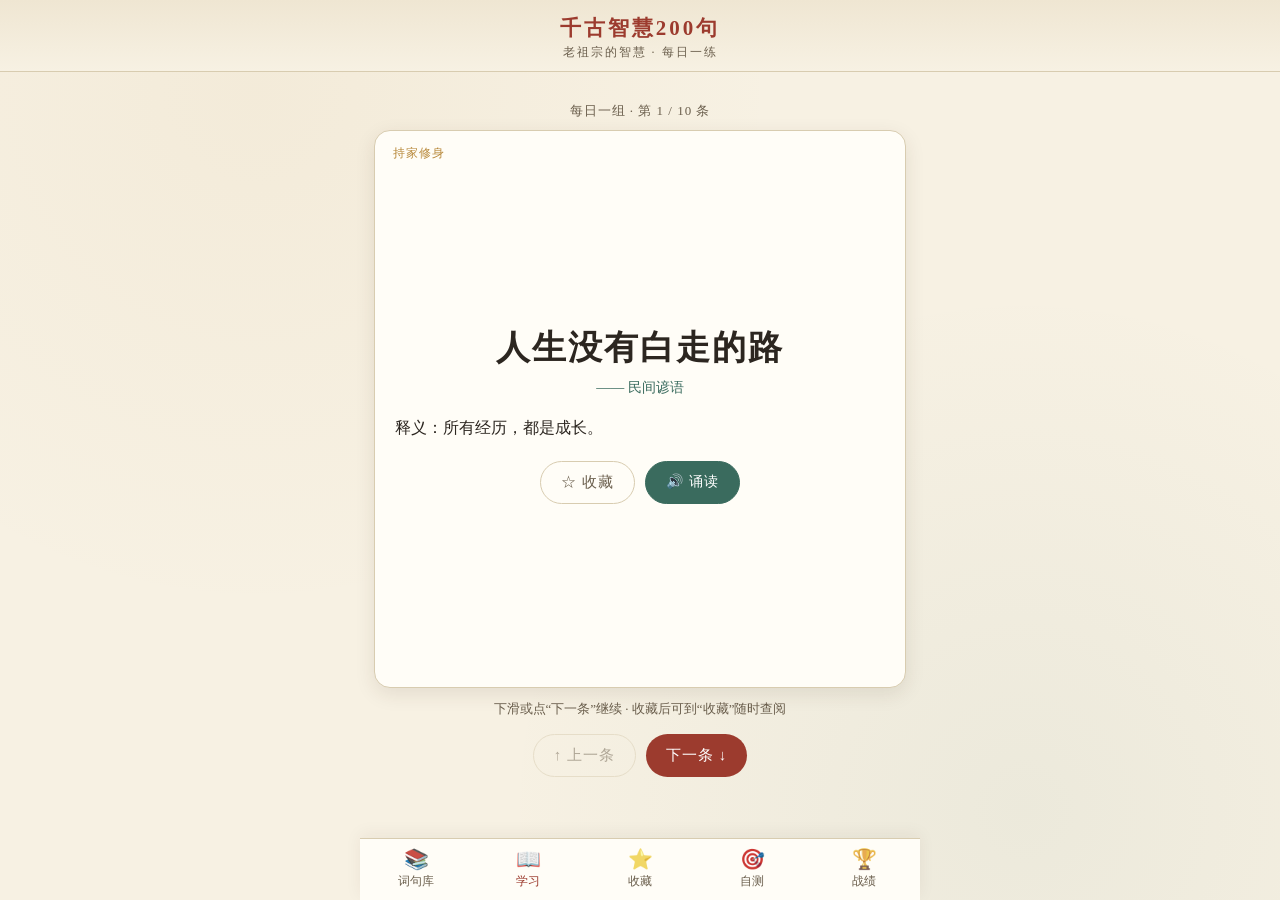
==== index.html @ 019bf505 "fix: PWA 提到仓库根目录(index.html 在 root)，适配 Pages main/(root)" ====
<!DOCTYPE html>
<html lang="zh-CN">
<head>
<meta charset="UTF-8" />
<meta name="viewport" content="width=device-width, initial-scale=1.0, maximum-scale=1.0, user-scalable=no" />
<meta name="theme-color" content="#7a5230" />
<meta name="apple-mobile-web-app-capable" content="yes" />
<meta name="apple-mobile-web-app-status-bar-style" content="black-translucent" />
<meta name="apple-mobile-web-app-title" content="千古智慧200句" />
<title>千古智慧200句，道尽老祖宗的智慧</title>
<link rel="manifest" href="manifest.webmanifest" />
<link rel="apple-touch-icon" href="icons/icon-192.png" />
<link rel="stylesheet" href="styles.css" />
</head>
<body>
  <header class="app-header">
    <div class="brand">千古智慧200句</div>
    <div class="sub">老祖宗的智慧 · 每日一练</div>
  </header>

  <main id="view" class="view"><!-- 动态渲染 --></main>

  <nav class="tabbar">
    <button class="tab" data-tab="lib"><span class="ic">📚</span><span>词句库</span></button>
    <button class="tab active" data-tab="study"><span class="ic">📖</span><span>学习</span></button>
    <button class="tab" data-tab="fav"><span class="ic">⭐</span><span>收藏</span></button>
    <button class="tab" data-tab="quiz"><span class="ic">🎯</span><span>自测</span></button>
    <button class="tab" data-tab="me"><span class="ic">🏆</span><span>战绩</span></button>
  </nav>

  <!-- 自测通过奖励弹层 -->
  <div class="reward-overlay" id="rewardOverlay">
    <div class="reward-card">
      <div class="reward-emoji" id="rewardEmoji">🍦</div>
      <div class="reward-title">真厉害！</div>
      <div class="reward-score" id="rewardScore"></div>
      <div class="reward-sub">奖励自己：<span id="rewardName">冰淇淋</span></div>
      <div class="reward-actions">
        <button class="btn btn-primary" id="rewardBtn">继续挑战 →</button>
      </div>
    </div>
  </div>

  <!-- 数据先加载，再加载逻辑；file:// 协议下不能加 crossorigin，否则同目录脚本会被 CORS 拒绝。?v=N 每次发布+1，绕过 GitHub Pages 的 10 分钟 max-age=600 HTTP 缓存。 -->
  <script src="data.js?v=1"></script>
  <script src="app.js?v=1"></script>
  <script>
    if ("serviceWorker" in navigator) {
      window.addEventListener("load", function () {
        navigator.serviceWorker.register("sw.js").then(function (reg) {
          // 新 SW 接管后自动刷新一次，确保用户立刻拿到最新代码
          if (reg.waiting) { reg.waiting.postMessage("skipWaiting"); }
          reg.addEventListener("updatefound", function () {
            var nw = reg.installing;
            if (nw) nw.addEventListener("statechange", function () {
              if (nw.state === "installed" && navigator.serviceWorker.controller) {
                nw.postMessage("skipWaiting");
              }
            });
          });
        }).catch(function (e) { console.warn("SW 注册失败:", e); });
        // SW 控制权变化时自动刷新
        navigator.serviceWorker.addEventListener("controllerchange", function () {
          window.location.reload();
        });
      });
    }
  </script>
</body>
</html>
---- styles.css ----
:root{
  --paper:#f7f1e3;
  --paper2:#efe6d2;
  --ink:#2c2620;
  --ink-soft:#6b5f4d;
  --accent:#9c3b2e;      /* 朱砂红 */
  --accent2:#3a6b5e;     /* 竹青 */
  --gold:#b8893b;
  --line:#d8ccb0;
  --card:#fffdf7;
  --shadow:0 6px 20px rgba(60,40,20,.10);
}
*{box-sizing:border-box;-webkit-tap-highlight-color:transparent}
html,body{margin:0;padding:0;height:100%}
body{
  font-family:"Noto Serif SC","Source Han Serif SC","Songti SC",serif;
  background:var(--paper);
  color:var(--ink);
  display:flex;flex-direction:column;
  min-height:100vh;
  background-image:radial-gradient(circle at 20% 10%,rgba(184,137,59,.06),transparent 40%),
                   radial-gradient(circle at 80% 90%,rgba(58,107,94,.06),transparent 40%);
}
.app-header{
  text-align:center;padding:14px 12px 10px;
  background:linear-gradient(180deg,var(--paper2),var(--paper));
  border-bottom:1px solid var(--line);
}
.app-header .brand{font-size:21px;font-weight:700;letter-spacing:3px;color:var(--accent)}
.app-header .sub{font-size:12px;color:var(--ink-soft);margin-top:2px;letter-spacing:2px}

.view{flex:1;padding:16px 14px 90px;max-width:560px;width:100%;margin:0 auto}

/* 卡片（学习） */
.card{
  background:var(--card);border:1px solid var(--line);border-radius:16px;
  box-shadow:var(--shadow);padding:26px 20px;margin-top:10px;
  min-height:62vh;display:flex;flex-direction:column;justify-content:center;
  position:relative;
}
.card .cat{position:absolute;top:14px;left:18px;font-size:12px;color:var(--gold);letter-spacing:1px}
.card .term{font-size:34px;line-height:1.5;text-align:center;font-weight:700;margin:8px 0 6px;letter-spacing:2px}
.card .pinyin{text-align:center;color:var(--ink-soft);font-size:15px;margin-bottom:14px}
.card .source{text-align:center;color:var(--accent2);font-size:14px;margin-bottom:16px}
.card .meaning{font-size:15.5px;line-height:1.9;color:var(--ink);text-align:justify}
.card-actions{display:flex;gap:10px;margin-top:18px;justify-content:center}
.btn{
  border:none;border-radius:24px;padding:11px 20px;font-size:15px;cursor:pointer;
  font-family:inherit;transition:.15s;letter-spacing:1px;
}
.btn-primary{background:var(--accent);color:#fff}
.btn-primary:active{transform:scale(.97)}
.btn-ghost{background:transparent;border:1px solid var(--line);color:var(--ink-soft)}
.btn-fav{background:var(--gold);color:#fff}
.btn:disabled{opacity:.5;cursor:default}

.progress{text-align:center;color:var(--ink-soft);font-size:13px;margin:14px 0 4px;letter-spacing:1px}
.hint{text-align:center;color:var(--ink-soft);font-size:13px;margin-top:10px;line-height:1.7}

/* 考核 */
.quiz-meta{display:flex;justify-content:space-around;text-align:center;margin:6px 0 12px}
.quiz-meta .k{font-size:12px;color:var(--ink-soft)}
.quiz-meta .v{font-size:20px;font-weight:700;color:var(--accent)}
.qterm{font-size:26px;text-align:center;letter-spacing:4px;margin:18px 0;line-height:1.8;display:flex;flex-wrap:wrap;justify-content:center;gap:2px}
.qterm .punct{color:var(--ink-soft)}
.qterm input.fill{
  width:34px;height:40px;text-align:center;font-size:24px;font-family:inherit;
  border:2px solid var(--accent);border-radius:8px;background:#fff;color:var(--accent);
  margin:0 1px;padding:0;outline:none;
}
.qterm input.fill.ok{border-color:var(--accent2);color:var(--accent2)}
.qterm input.fill.bad{border-color:var(--accent);background:rgba(156,59,46,.10);color:var(--accent)}
.qterm input.fill:disabled{opacity:.85}
.qfeedback{text-align:center;font-size:15px;min-height:22px;margin:8px 0}
.qfeedback.ok{color:var(--accent2)}
.qfeedback.bad{color:var(--accent)}
.qnav{display:flex;gap:8px;justify-content:center;margin-top:12px}
.qnav .btn{padding:10px 14px;font-size:14px}

/* 词句库（第一栏） */
.lib-cover{margin:10px 0 14px;text-align:center}
.lib-cover img{width:100%;max-width:100%;border-radius:14px;box-shadow:0 6px 18px rgba(60,40,20,.14)}
.lib-vol{margin:20px 0 8px;text-align:center}
.lib-vol img{width:100%;max-width:100%;border-radius:12px;box-shadow:0 4px 14px rgba(60,40,20,.12)}
.lib-search{margin:10px 0 6px}
.lib-search input{width:100%;box-sizing:border-box;padding:10px 12px;border:1px solid var(--line);border-radius:10px;font-family:inherit;font-size:14px;background:var(--card);color:var(--ink)}
.lib-cats{display:flex;flex-wrap:wrap;gap:6px;margin-bottom:10px}
.lib-cat{font-size:12.5px;padding:4px 10px;border:1px solid var(--line);border-radius:14px;color:var(--ink-soft);cursor:pointer;background:var(--card)}
.lib-cat.on{background:var(--accent);color:#fff;border-color:var(--accent)}
.lib-item{position:relative}
.lib-item .pinyin-sm{color:var(--ink-soft);font-size:13px;margin:-2px 0 4px;letter-spacing:.5px}
.lib-fav{position:absolute;top:12px;right:14px;font-size:18px;color:var(--gold);cursor:pointer}
.lib-pager{display:flex;align-items:center;justify-content:center;gap:14px;margin-top:12px}
.lib-pageinfo{font-size:13px;color:var(--ink-soft)}

/* 列表（收藏/我的） */
.list{display:flex;flex-direction:column;gap:10px}
.item{
  background:var(--card);border:1px solid var(--line);border-radius:12px;padding:14px 16px;
  box-shadow:var(--shadow);
}
.item .t{font-size:18px;font-weight:700;letter-spacing:1px}
.item .s{font-size:13px;color:var(--accent2);margin:3px 0}
.item .m{font-size:14px;color:var(--ink);line-height:1.7;margin-top:4px}
.item .del{float:right;color:var(--ink-soft);font-size:12px;cursor:pointer;border:1px solid var(--line);border-radius:10px;padding:2px 8px}
.empty{text-align:center;color:var(--ink-soft);margin-top:40px;line-height:1.9}

/* 设置 */
.set-row{display:flex;align-items:center;justify-content:space-between;background:var(--card);
  border:1px solid var(--line);border-radius:12px;padding:14px 16px;margin-bottom:10px}
.set-row .lab{font-size:15px}
.set-row .desc{font-size:12px;color:var(--ink-soft);margin-top:2px}
.switch{width:46px;height:26px;border-radius:14px;background:var(--line);position:relative;transition:.2s;flex:none}
.switch.on{background:var(--accent2)}
.switch::after{content:"";position:absolute;width:20px;height:20px;border-radius:50%;background:#fff;top:3px;left:3px;transition:.2s}
.switch.on::after{left:23px}
.stat-grid{display:grid;grid-template-columns:1fr 1fr;gap:10px;margin:6px 0 12px}
.stat{background:var(--card);border:1px solid var(--line);border-radius:12px;padding:14px;text-align:center}
.stat .v{font-size:22px;font-weight:700;color:var(--accent)}
.stat .k{font-size:12px;color:var(--ink-soft);margin-top:2px}
.login-ph{background:var(--paper2);border:1px dashed var(--line);border-radius:12px;padding:14px;margin-top:6px;text-align:center;color:var(--ink-soft);font-size:13px;line-height:1.8}
.login-ph b{color:var(--ink)}

/* tabbar */
.tabbar{
  position:fixed;bottom:0;left:0;right:0;display:flex;
  background:var(--card);border-top:1px solid var(--line);
  max-width:560px;margin:0 auto;box-shadow:0 -4px 16px rgba(60,40,20,.06);
}
.tab{flex:1;background:none;border:none;padding:8px 0 10px;cursor:pointer;font-family:inherit;
  display:flex;flex-direction:column;align-items:center;gap:2px;color:var(--ink-soft);font-size:12px}
.tab .ic{font-size:20px;filter:grayscale(.3)}
.tab.active{color:var(--accent)}
.tab.active .ic{filter:none}

/* 全书 PDF 按钮 + 浮层 */
.pdf-bar{display:flex;justify-content:center}
.btn-book{background:var(--paper2);border:1px solid var(--line);color:var(--accent);font-size:14px;letter-spacing:1px}
.btn-book:active{transform:scale(.97)}
.pdf-overlay{position:fixed;inset:0;background:rgba(20,15,10,.96);z-index:60;display:none;flex-direction:column}
.pdf-overlay.show{display:flex}
.pdf-head{display:flex;align-items:center;justify-content:space-between;color:#fff;padding:10px 12px;background:rgba(0,0,0,.4)}
.pdf-head span{font-size:14px;letter-spacing:1px}
.pdf-close,.pdf-link{background:transparent;border:1px solid rgba(255,255,255,.5);color:#fff;border-radius:18px;padding:5px 12px;font-size:13px;cursor:pointer;margin-left:8px;font-family:inherit}
.pdf-close:active,.pdf-link:active{background:rgba(255,255,255,.15)}
.pdf-viewer{flex:1;display:flex;flex-direction:column;min-height:0}
.pdf-pagebar{display:flex;align-items:center;justify-content:space-between;padding:6px 12px;color:#eee;background:rgba(0,0,0,.25)}
.pdf-nav{background:rgba(255,255,255,.12);border:1px solid rgba(255,255,255,.35);color:#fff;border-radius:18px;padding:5px 14px;font-size:13px;cursor:pointer;font-family:inherit}
.pdf-nav:active{background:rgba(255,255,255,.25)}
.pdf-pageinfo{font-size:13px}
.pdf-canvas-wrap{flex:1;overflow:auto;display:flex;justify-content:center;padding:8px;background:#525252}
.pdf-canvas-wrap canvas{box-shadow:0 4px 18px rgba(0,0,0,.4);max-width:100%}
.pdf-loading{position:absolute;top:50%;left:0;right:0;text-align:center;color:#eee;font-size:14px;transform:translateY(-50%)}

/* 诵读按钮 */
.btn-recite{background:var(--accent2);color:#fff;border:1px solid var(--accent2);font-size:14px;letter-spacing:1px}
.btn-recite:active{transform:scale(.97)}
.qrecite{display:flex;justify-content:center;margin:8px 0 2px}
.qrecite .btn-recite{padding:7px 18px;font-size:13px}

/* 自测结果页 + 错题回顾 */
.result-card{text-align:center;min-height:50vh;justify-content:flex-start;padding-top:30px}
.result-emoji{font-size:40px;margin-bottom:6px}
.result-score{font-size:26px;margin-bottom:8px}
.wrong-title{font-size:15px;font-weight:700;color:var(--accent);margin:18px 0 10px;letter-spacing:1px}
.wrong-list{max-height:38vh;overflow:auto;text-align:left;background:rgba(255,255,255,.55);border:1px solid var(--line);border-radius:12px;padding:10px 12px;margin:0 4px}
.wrong-item{padding:10px 0;border-bottom:1px dashed var(--line)}
.wrong-item:last-child{border-bottom:none}
.w-term{font-size:16px;font-weight:700;margin-bottom:6px;color:var(--ink)}
.w-line{display:flex;gap:8px;align-items:center;font-size:13px;margin-top:3px}
.w-label{color:var(--ink-soft);white-space:nowrap}
.w-ans{color:var(--accent2);font-weight:700}
.w-user{color:var(--accent);font-weight:700}

/* 自测通过奖励弹层 */
.reward-overlay{position:fixed;inset:0;background:rgba(20,15,10,.55);z-index:70;display:none;align-items:center;justify-content:center;padding:24px}
.reward-overlay.show{display:flex}
.reward-card{background:var(--card);border-radius:22px;box-shadow:0 16px 50px rgba(0,0,0,.3);padding:32px 28px;text-align:center;max-width:340px;width:100%;animation:pop .28s ease}
@keyframes pop{0%{transform:scale(.7);opacity:0}100%{transform:scale(1);opacity:1}}
.reward-emoji{font-size:72px;line-height:1;margin-bottom:6px}
.reward-title{font-size:26px;font-weight:700;color:var(--accent);letter-spacing:2px}
.reward-score{font-size:18px;color:var(--gold);font-weight:700;margin-top:6px}
.reward-sub{font-size:16px;color:var(--ink);margin-top:8px}
.reward-sub span{color:var(--gold);font-weight:700;font-size:18px}
.reward-actions{margin-top:22px}
.reward-actions .btn{padding:11px 30px;font-size:16px}
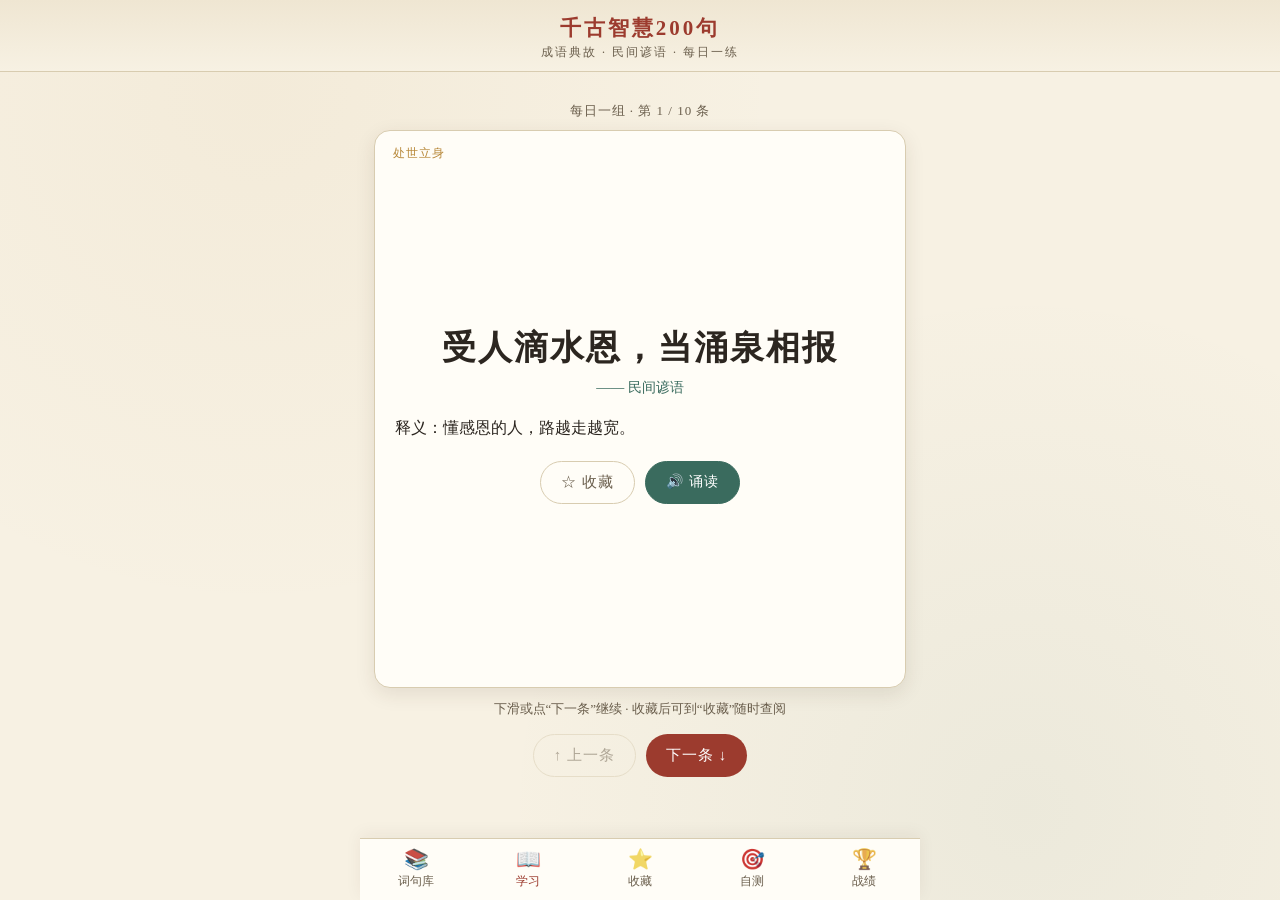
==== commit 7f3719eb: "refactor: 反侵权加工——原创化重写全部介绍文字、200条重排(谚语5卷前置+典故收尾)、全量重生成音频、重建PDF、破缓存v2" ====
--- a/index.html
+++ b/index.html
@@ -15,7 +15,7 @@
 <body>
   <header class="app-header">
     <div class="brand">千古智慧200句</div>
-    <div class="sub">老祖宗的智慧 · 每日一练</div>
+    <div class="sub">成语典故 · 民间谚语 · 每日一练</div>
   </header>
 
   <main id="view" class="view"><!-- 动态渲染 --></main>
@@ -42,8 +42,8 @@
   </div>
 
   <!-- 数据先加载，再加载逻辑；file:// 协议下不能加 crossorigin，否则同目录脚本会被 CORS 拒绝。?v=N 每次发布+1，绕过 GitHub Pages 的 10 分钟 max-age=600 HTTP 缓存。 -->
-  <script src="data.js?v=1"></script>
-  <script src="app.js?v=1"></script>
+  <script src="data.js?v=2"></script>
+  <script src="app.js?v=2"></script>
   <script>
     if ("serviceWorker" in navigator) {
       window.addEventListener("load", function () {
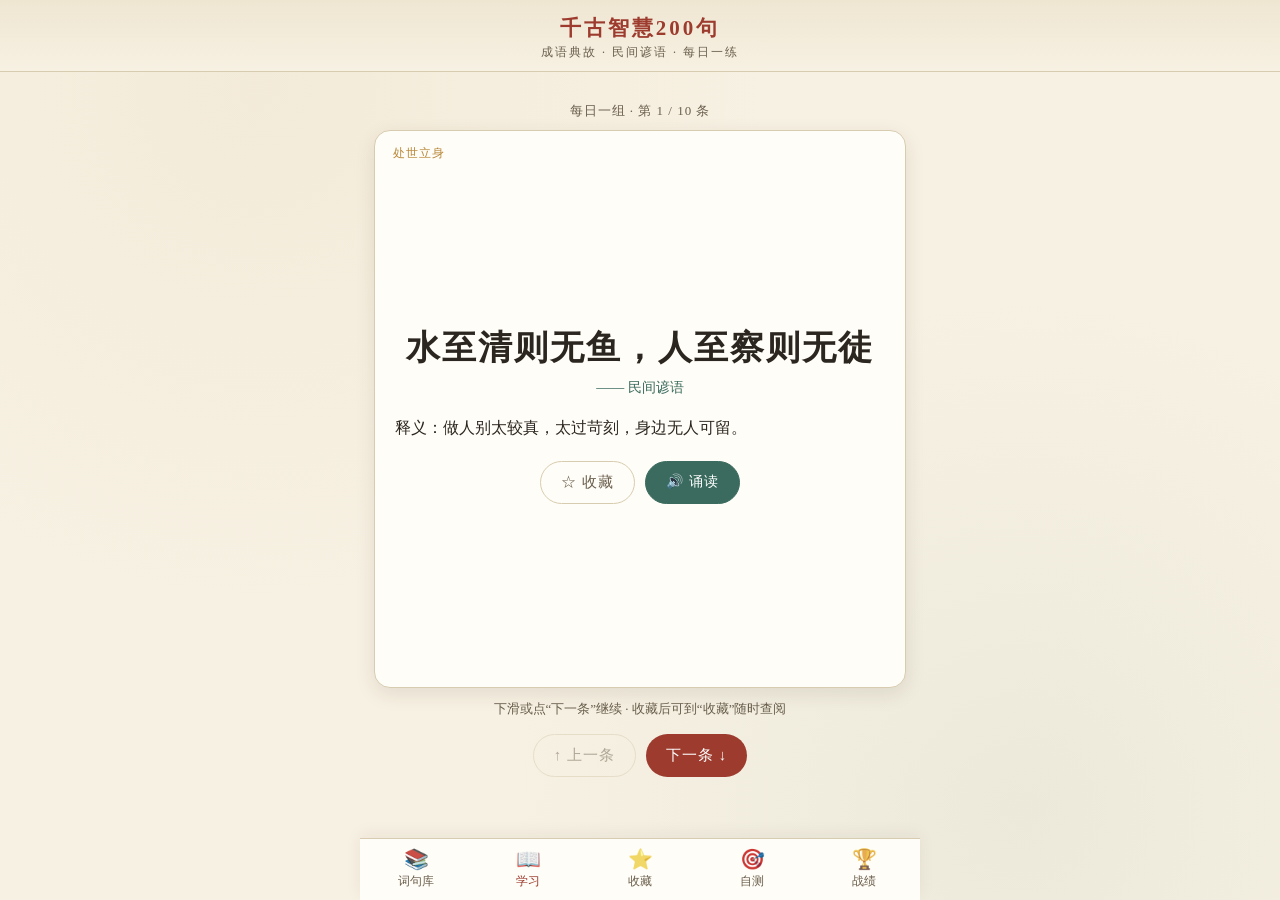
==== commit 21e88c97: "fix: 词条重排后版本化localStorage键(qgzh_state_v2)，防止收藏/已掌握/今日已学按旧entryId错配；附200条id映射表；破缓存v3" ====
--- a/index.html
+++ b/index.html
@@ -42,8 +42,8 @@
   </div>
 
   <!-- 数据先加载，再加载逻辑；file:// 协议下不能加 crossorigin，否则同目录脚本会被 CORS 拒绝。?v=N 每次发布+1，绕过 GitHub Pages 的 10 分钟 max-age=600 HTTP 缓存。 -->
-  <script src="data.js?v=2"></script>
-  <script src="app.js?v=2"></script>
+  <script src="data.js?v=3"></script>
+  <script src="app.js?v=3"></script>
   <script>
     if ("serviceWorker" in navigator) {
       window.addEventListener("load", function () {
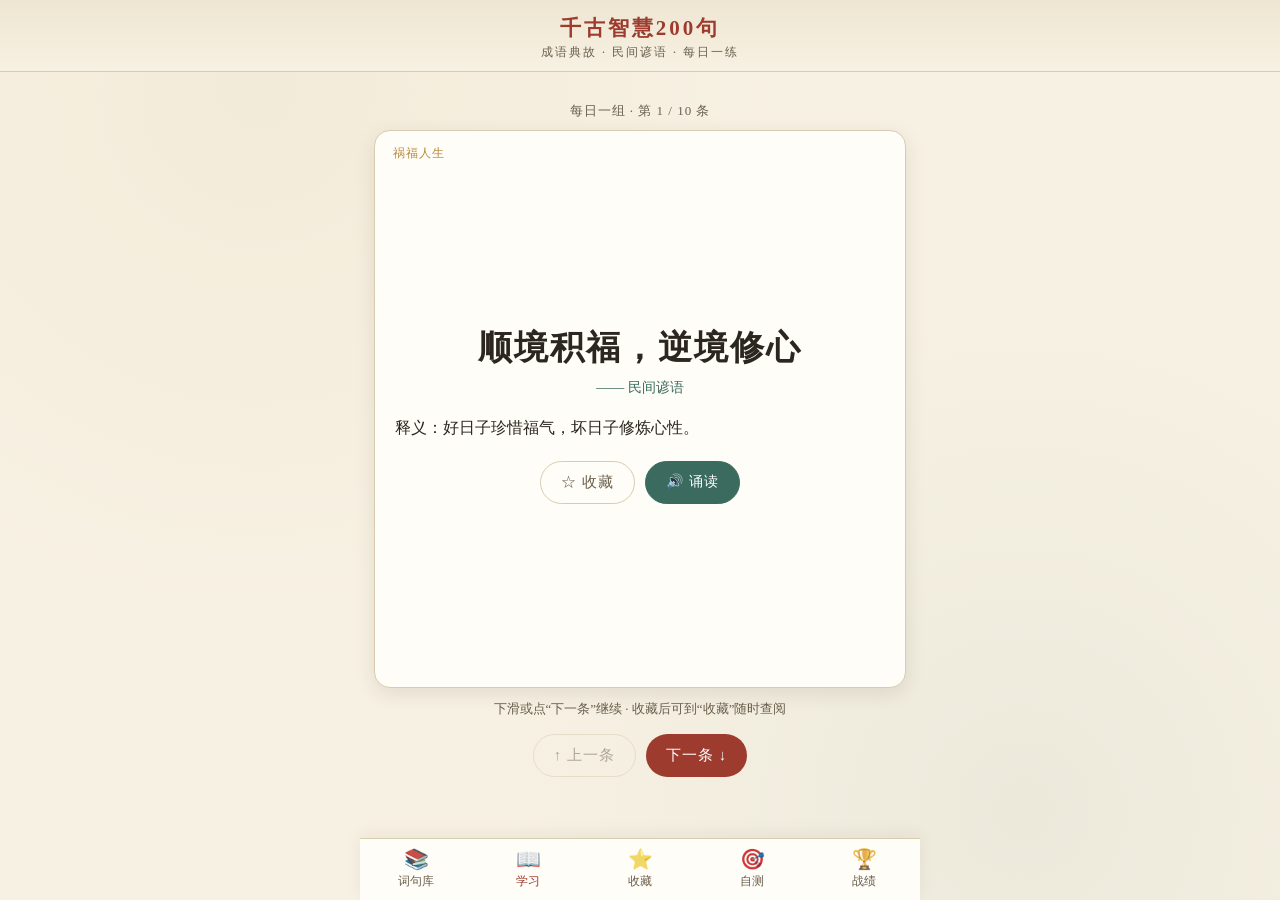
==== commit 0db01039: "feat(quiz): 自测挖空改为整条汉字数<=8留1字、>8留2字；同步规则提示；破缓存v4" ====
--- a/index.html
+++ b/index.html
@@ -42,8 +42,8 @@
   </div>
 
   <!-- 数据先加载，再加载逻辑；file:// 协议下不能加 crossorigin，否则同目录脚本会被 CORS 拒绝。?v=N 每次发布+1，绕过 GitHub Pages 的 10 分钟 max-age=600 HTTP 缓存。 -->
-  <script src="data.js?v=3"></script>
-  <script src="app.js?v=3"></script>
+  <script src="data.js?v=4"></script>
+  <script src="app.js?v=4"></script>
   <script>
     if ("serviceWorker" in navigator) {
       window.addEventListener("load", function () {
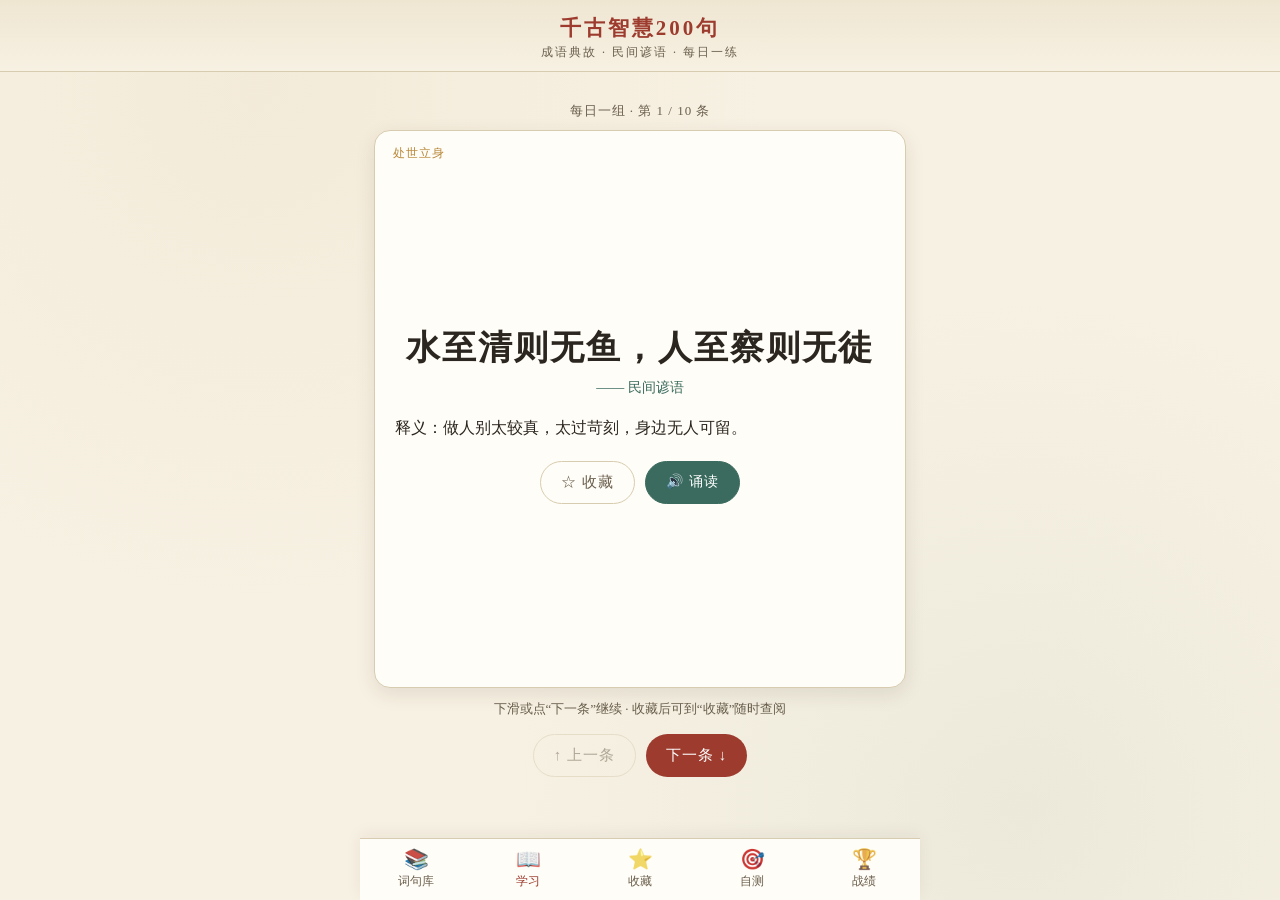
==== commit 2cf56d56: "fix(quiz): 题目优先今日已学组、难度分层改用字数、同步提示文案；破缓存 v5" ====
--- a/index.html
+++ b/index.html
@@ -43,7 +43,7 @@
 
   <!-- 数据先加载，再加载逻辑；file:// 协议下不能加 crossorigin，否则同目录脚本会被 CORS 拒绝。?v=N 每次发布+1，绕过 GitHub Pages 的 10 分钟 max-age=600 HTTP 缓存。 -->
   <script src="data.js?v=4"></script>
-  <script src="app.js?v=4"></script>
+  <script src="app.js?v=5"></script>
   <script>
     if ("serviceWorker" in navigator) {
       window.addEventListener("load", function () {
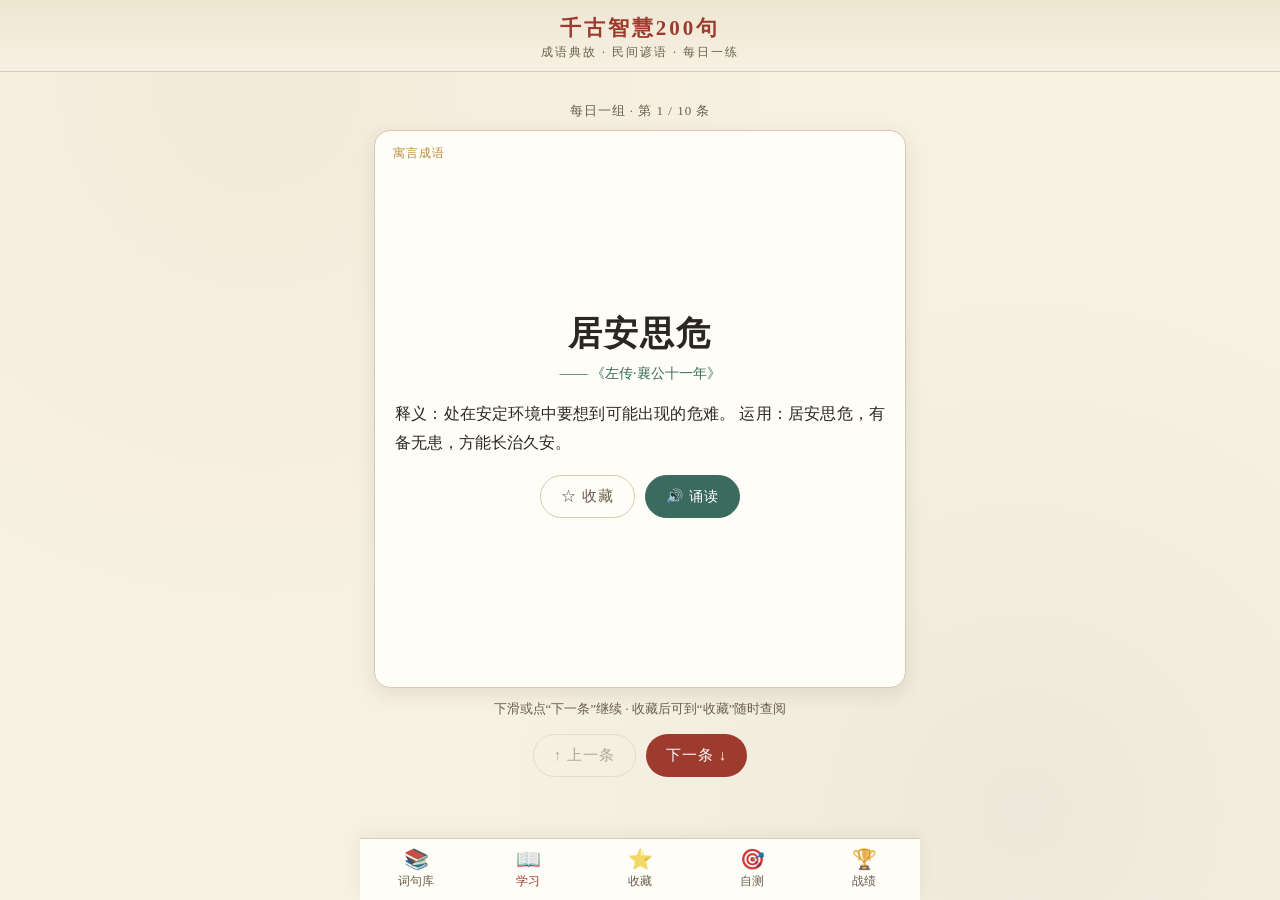
==== commit 23e643af: "fix(quiz): 补足题排除已掌握词条，避免刚答对又考一遍；破缓存 v6" ====
--- a/index.html
+++ b/index.html
@@ -43,7 +43,7 @@
 
   <!-- 数据先加载，再加载逻辑；file:// 协议下不能加 crossorigin，否则同目录脚本会被 CORS 拒绝。?v=N 每次发布+1，绕过 GitHub Pages 的 10 分钟 max-age=600 HTTP 缓存。 -->
   <script src="data.js?v=4"></script>
-  <script src="app.js?v=5"></script>
+  <script src="app.js?v=6"></script>
   <script>
     if ("serviceWorker" in navigator) {
       window.addEventListener("load", function () {
